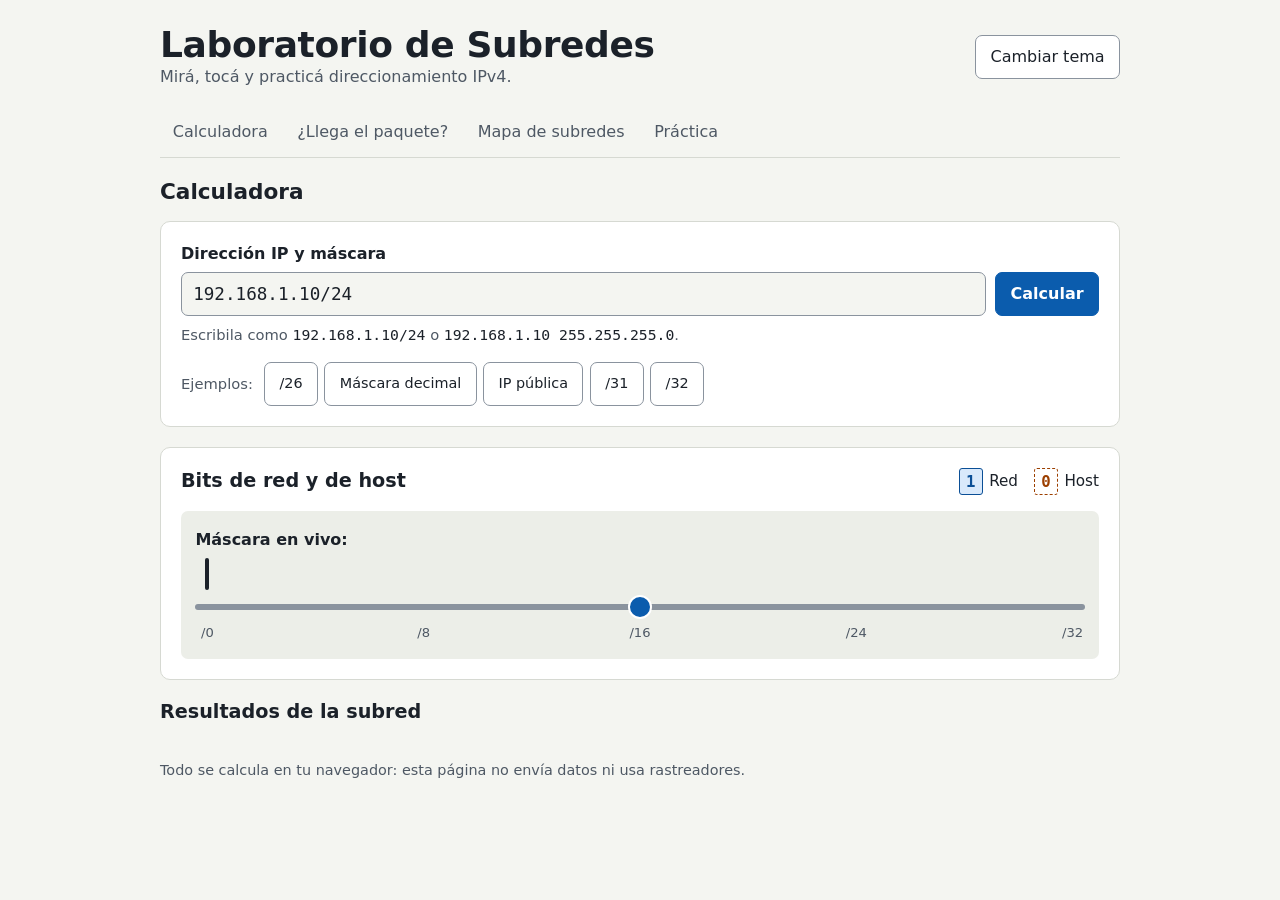
==== index.html @ 94e6e754 "Etapa 6: modo práctica Ejercicios al azar de red, broadcast, hosts y misma red, con corrección que e" ====
<!doctype html>
<html lang="es-AR">
<head>
  <meta charset="utf-8">
  <meta name="viewport" content="width=device-width, initial-scale=1">
  <title>Laboratorio de Subredes</title>
  <meta name="description" content="Laboratorio visual e interactivo para aprender direccionamiento IPv4 y subredes.">
  <!-- Ícono dentro del propio archivo, para no pedir nada a otro servidor -->
  <link rel="icon" href="data:image/svg+xml,%3Csvg xmlns='http://www.w3.org/2000/svg' viewBox='0 0 32 32'%3E%3Crect width='32' height='32' rx='7' fill='%230b5cad'/%3E%3Cpath d='M8 10h7v12H8zM18 10h6v12h-6z' fill='%23fff'/%3E%3C/svg%3E">
  <link rel="stylesheet" href="style.css">
  <!-- Sin defer a propósito: ui.js aplica el tema guardado antes de dibujar la página -->
  <script src="js/ui.js"></script>
  <script src="js/motor.js"></script>
  <script src="js/calculadora.js"></script>
  <script src="js/paquete.js"></script>
  <script src="js/mapa.js"></script>
  <script src="js/practica.js"></script>
  <script src="js/app.js"></script>
</head>
<body>
  <a class="saltar" href="#contenido">Saltar al contenido</a>

  <header class="encabezado">
    <div>
      <h1>Laboratorio de Subredes</h1>
      <p class="bajada">Mirá, tocá y practicá direccionamiento IPv4.</p>
    </div>
    <button id="boton-tema" class="boton-tema" type="button">Cambiar tema</button>
  </header>

  <nav class="navegacion" aria-label="Secciones del laboratorio">
    <ul>
      <li><a href="#calculadora">Calculadora</a></li>
      <li><a href="#paquete">¿Llega el paquete?</a></li>
      <li><a href="#mapa">Mapa de subredes</a></li>
      <li><a href="#practica">Práctica</a></li>
    </ul>
  </nav>

  <main id="contenido" tabindex="-1">
    <!-- ===== Calculadora ===== -->
    <section id="calculadora" class="vista" aria-labelledby="titulo-calculadora">
      <h2 id="titulo-calculadora" class="titulo-vista" tabindex="-1">Calculadora</h2>

      <div class="panel">
        <form id="calc-formulario" novalidate>
          <label for="calc-entrada">Dirección IP y máscara</label>
          <div class="fila-entrada">
            <input id="calc-entrada" type="text" autocomplete="off" autocapitalize="off" spellcheck="false"
                   value="192.168.1.10/24" aria-describedby="calc-ayuda calc-error">
            <button class="boton-principal" type="submit">Calcular</button>
          </div>
          <p id="calc-ayuda" class="ayuda">
            Escribila como <code>192.168.1.10/24</code> o <code>192.168.1.10 255.255.255.0</code>.
          </p>
          <p id="calc-error" class="error" role="alert" hidden></p>
        </form>

        <div class="ejemplos">
          <span id="calc-etiqueta-ejemplos">Ejemplos:</span>
          <ul aria-labelledby="calc-etiqueta-ejemplos">
            <li><button type="button" data-ejemplo="192.168.1.130/26">/26</button></li>
            <li><button type="button" data-ejemplo="172.16.5.4 255.255.240.0">Máscara decimal</button></li>
            <li><button type="button" data-ejemplo="8.8.8.8/8">IP pública</button></li>
            <li><button type="button" data-ejemplo="10.0.0.4/31">/31</button></li>
            <li><button type="button" data-ejemplo="10.0.0.4/32">/32</button></li>
          </ul>
        </div>
      </div>

      <!-- El aviso breve se lee por lector de pantalla cada vez que se calcula -->
      <p id="calc-estado" class="oculto" role="status"></p>

      <div id="calc-resultados">
        <section class="panel" aria-labelledby="calc-titulo-bits">
          <div class="titulo-con-leyenda">
            <h3 id="calc-titulo-bits">Bits de red y de host</h3>
            <ul class="leyenda" aria-label="Referencias">
              <li><span class="bit bit-red" aria-hidden="true">1</span> Red</li>
              <li><span class="bit bit-host" aria-hidden="true">0</span> Host</li>
            </ul>
          </div>
          <p id="calc-resumen-bits" class="resumen-bits"></p>

          <div class="mascara-vivo">
            <label for="calc-deslizador">Máscara en vivo: <output id="calc-prefijo" for="calc-deslizador"></output></label>
            <div class="regla-contenedor">
              <div id="calc-regla" class="regla" aria-hidden="true">
                <span id="calc-frontera" class="frontera"></span>
              </div>
              <input id="calc-deslizador" class="deslizador" type="range" min="0" max="32" step="1">
              <div class="regla-marcas" aria-hidden="true">
                <span>/0</span><span>/8</span><span>/16</span><span>/24</span><span>/32</span>
              </div>
            </div>
          </div>

          <div id="calc-binario"></div>
        </section>

        <section aria-labelledby="calc-titulo-resultados">
          <h3 id="calc-titulo-resultados" class="titulo-seccion">Resultados de la subred</h3>
          <dl id="calc-tarjetas" class="tarjetas"></dl>
        </section>
      </div>
    </section>

    <!-- ===== ¿Llega el paquete? ===== -->
    <section id="paquete" class="vista" aria-labelledby="titulo-paquete" hidden>
      <h2 id="titulo-paquete" class="titulo-vista" tabindex="-1">¿Llega el paquete?</h2>

      <div class="panel">
        <form id="paq-formulario" novalidate>
          <div class="campos-paquete">
            <div class="campo">
              <label for="paq-a">PC A (envía)</label>
              <input id="paq-a" type="text" autocomplete="off" autocapitalize="off" spellcheck="false">
            </div>
            <div class="campo">
              <label for="paq-b">PC B (recibe)</label>
              <input id="paq-b" type="text" autocomplete="off" autocapitalize="off" spellcheck="false">
            </div>
            <div class="campo">
              <label for="paq-gateway">Gateway de PC A (opcional)</label>
              <input id="paq-gateway" type="text" autocomplete="off" autocapitalize="off" spellcheck="false">
            </div>
          </div>
          <button class="boton-principal" type="submit">Simular</button>
          <p id="paq-error" class="error" role="alert" hidden></p>
        </form>

        <div class="ejemplos">
          <span id="paq-etiqueta-ejemplos">Casos:</span>
          <ul id="paq-ejemplos" aria-labelledby="paq-etiqueta-ejemplos"></ul>
        </div>
      </div>

      <div id="paq-simulacion" class="panel">
        <div class="pasos-encabezado">
          <p id="paq-contador" class="contador-pasos"></p>
          <div class="barra-pasos" aria-hidden="true"><span id="paq-barra"></span></div>
        </div>
        <h3 id="paq-titulo-paso"></h3>
        <p id="paq-descripcion" class="descripcion-paso" role="status"></p>
        <div id="paq-escena" class="escena"></div>
        <div class="botones-pasos">
          <button id="paq-anterior" type="button">← Paso anterior</button>
          <button id="paq-siguiente" class="boton-principal" type="button">Paso siguiente →</button>
        </div>
      </div>
    </section>

    <!-- ===== Mapa de subredes ===== -->
    <section id="mapa" class="vista" aria-labelledby="titulo-mapa" hidden>
      <h2 id="titulo-mapa" class="titulo-vista" tabindex="-1">Mapa de subredes</h2>

      <div class="panel">
        <form id="mapa-formulario" novalidate>
          <div class="campos-paquete">
            <div class="campo">
              <label for="mapa-red">Red a dividir</label>
              <input id="mapa-red" type="text" autocomplete="off" autocapitalize="off" spellcheck="false">
            </div>
            <fieldset class="campo opciones-division">
              <legend>Dividir</legend>
              <label><input type="radio" name="mapa-modo" value="subredes"> En N subredes</label>
              <label><input type="radio" name="mapa-modo" value="hosts"> Por hosts necesarios</label>
            </fieldset>
            <div class="campo">
              <label id="mapa-etiqueta-valor" for="mapa-valor"></label>
              <input id="mapa-valor" type="text" inputmode="text" autocomplete="off" aria-describedby="mapa-ayuda-valor">
            </div>
          </div>
          <p id="mapa-ayuda-valor" class="ayuda"></p>
          <button class="boton-principal espacio-arriba" type="submit">Dibujar mapa</button>
          <p id="mapa-error" class="error" role="alert" hidden></p>
        </form>

        <div class="ejemplos">
          <span id="mapa-etiqueta-ejemplos">Ejemplos:</span>
          <ul id="mapa-ejemplos" aria-labelledby="mapa-etiqueta-ejemplos"></ul>
        </div>
      </div>

      <div id="mapa-resultado">
        <section class="panel" aria-labelledby="mapa-titulo-plano">
          <h3 id="mapa-titulo-plano">Plano de la red</h3>
          <p id="mapa-resumen" class="descripcion-paso" role="status"></p>
          <p class="ayuda">El área de cada bloque es proporcional a sus direcciones. Pasá el mouse para ver el rango, o tocá un bloque para elegirlo.</p>
          <div id="mapa-plano" class="plano"></div>
          <div id="mapa-tooltip" class="plano-tooltip" hidden></div>

          <div id="mapa-detalle" class="detalle-bloque"></div>
        </section>

        <section class="panel" aria-labelledby="mapa-titulo-lista">
          <h3 id="mapa-titulo-lista">Lista de subredes</h3>
          <div class="tabla-scroll" tabindex="0" role="region" aria-labelledby="mapa-titulo-lista">
            <table class="tabla-subredes">
              <thead>
                <tr>
                  <th scope="col">Nombre</th>
                  <th scope="col">Subred</th>
                  <th scope="col">Rango de hosts</th>
                  <th scope="col">Broadcast</th>
                  <th scope="col">Hosts</th>
                </tr>
              </thead>
              <tbody id="mapa-filas"></tbody>
            </table>
          </div>
        </section>

        <section class="panel" aria-labelledby="mapa-titulo-seguridad">
          <h3 id="mapa-titulo-seguridad">¿Por qué segmentar mejora la seguridad?</h3>
          <ul class="lista-puntos">
            <li><strong>Frena el movimiento lateral:</strong> si comprometen un equipo de Invitados, no queda en la misma red que Servidores.</li>
            <li><strong>Permite filtrar:</strong> el tráfico entre subredes pasa por un router o firewall, donde se puede bloquear y registrar.</li>
            <li><strong>Achica la exposición local:</strong> ataques como la captura de tráfico o el envenenamiento ARP quedan limitados a cada segmento.</li>
          </ul>
          <p class="nota-mascaras">Dividir no alcanza por sí solo: si el router deja pasar todo, las subredes siguen comunicadas. Hacen falta reglas entre ellas.</p>
        </section>
      </div>
    </section>

    <!-- ===== Modo práctica ===== -->
    <section id="practica" class="vista" aria-labelledby="titulo-practica" hidden>
      <h2 id="titulo-practica" class="titulo-vista" tabindex="-1">Práctica</h2>

      <div class="panel">
        <div class="practica-barra">
          <div class="campo practica-tipo">
            <label for="prac-tipo">Tipo de ejercicio</label>
            <select id="prac-tipo">
              <option value="todos">Todos, al azar</option>
              <option value="red">Dirección de red</option>
              <option value="broadcast">Broadcast</option>
              <option value="hosts">Cantidad de hosts</option>
              <option value="misma-red">¿Misma red?</option>
            </select>
          </div>
          <dl class="marcador">
            <div><dt>Puntaje</dt><dd id="prac-puntaje"></dd></div>
            <div><dt>Racha</dt><dd id="prac-racha"></dd></div>
            <div><dt>Mejor racha</dt><dd id="prac-mejor"></dd></div>
          </dl>
          <button id="prac-reiniciar" type="button">Reiniciar puntaje</button>
        </div>
      </div>

      <div class="panel">
        <h3 id="prac-enunciado" class="enunciado"></h3>
        <form id="prac-formulario" novalidate>
          <div id="prac-entrada-texto" class="fila-entrada">
            <input id="prac-respuesta" type="text" autocomplete="off" autocapitalize="off" spellcheck="false" aria-labelledby="prac-enunciado" aria-describedby="prac-mensaje">
            <button id="prac-corregir" class="boton-principal" type="submit">Corregir</button>
          </div>
          <div id="prac-entrada-opciones" class="opciones-respuesta">
            <button type="button" data-respuesta="si">Sí</button>
            <button type="button" data-respuesta="no">No</button>
          </div>
        </form>
        <p id="prac-mensaje" class="error" role="alert" hidden></p>

        <div id="prac-devolucion" class="veredicto" role="status" hidden>
          <h4 id="prac-resultado"></h4>
          <p id="prac-diagnostico"></p>
          <p id="prac-explicacion"></p>
        </div>

        <button id="prac-otro" class="boton-principal espacio-arriba" type="button" hidden>Otro ejercicio</button>
      </div>
    </section>
  </main>

  <footer class="pie">
    <p>Todo se calcula en tu navegador: esta página no envía datos ni usa rastreadores.</p>
  </footer>
</body>
</html>
---- style.css ----
/* ===== Colores: tema claro por defecto ===== */
:root {
  color-scheme: light;
  --fondo: #f4f5f1;
  --superficie: #ffffff;
  --superficie-suave: #eceee8;
  --texto: #1b2129;
  --texto-suave: #4e5864;
  --borde: #8a939e;
  --borde-suave: #d6d9d2;
  --acento: #0b5cad;
  --acento-texto: #ffffff;
  --red: #0b4f96;
  --red-fondo: #d9e9fb;
  --host: #9c3f00;
  --host-fondo: #ffffff;
  --error: #a4161a;
  --error-fondo: #fdeaea;
  --bloque-1: #bcd7f5;
  --bloque-2: #f6cf9f;
  --bloque-3: #bfe3c4;
  --bloque-4: #e3c4ef;
  --bloque-5: #f6bcbc;
  --bloque-6: #b4e4e6;
  --bloque-7: #ece49a;
  --bloque-8: #c9cdf5;
  --bloque-texto: #1b2129;
  --bloque-libre: #d6d9d2;
}

/* Tema oscuro según el sistema, salvo que la persona haya elegido claro */
@media (prefers-color-scheme: dark) {
  :root:not([data-theme="light"]) {
    color-scheme: dark;
    --fondo: #11151a;
    --superficie: #1a2027;
    --superficie-suave: #242b34;
    --texto: #eceff2;
    --texto-suave: #aab3bd;
    --borde: #78838f;
    --borde-suave: #343d47;
    --acento: #7ab8ff;
    --acento-texto: #08223f;
    --red: #a9d1ff;
    --red-fondo: #173a5e;
    --host: #ffb37a;
    --host-fondo: #1a2027;
    --error: #ffb4b4;
    --error-fondo: #431a1d;
    --bloque-1: #28588a;
    --bloque-2: #855316;
    --bloque-3: #2a6b49;
    --bloque-4: #754582;
    --bloque-5: #8c3d45;
    --bloque-6: #1f6a70;
    --bloque-7: #66601a;
    --bloque-8: #4d5596;
    --bloque-texto: #ffffff;
    --bloque-libre: #343d47;
  }
}

/* Tema oscuro elegido con el botón */
:root[data-theme="dark"] {
  color-scheme: dark;
  --fondo: #11151a;
  --superficie: #1a2027;
  --superficie-suave: #242b34;
  --texto: #eceff2;
  --texto-suave: #aab3bd;
  --borde: #78838f;
  --borde-suave: #343d47;
  --acento: #7ab8ff;
  --acento-texto: #08223f;
  --red: #a9d1ff;
  --red-fondo: #173a5e;
  --host: #ffb37a;
  --host-fondo: #1a2027;
  --error: #ffb4b4;
  --error-fondo: #431a1d;
  --bloque-1: #28588a;
  --bloque-2: #855316;
  --bloque-3: #2a6b49;
  --bloque-4: #754582;
  --bloque-5: #8c3d45;
  --bloque-6: #1f6a70;
  --bloque-7: #66601a;
  --bloque-8: #4d5596;
  --bloque-texto: #ffffff;
  --bloque-libre: #343d47;
}

/* ===== Base ===== */
*,
*::before,
*::after {
  box-sizing: border-box;
}

[hidden] {
  display: none !important;
}

body {
  margin: 0 auto;
  max-width: 62rem;
  padding: 1.5rem 1rem 2rem;
  background: var(--fondo);
  color: var(--texto);
  font-family: system-ui, -apple-system, "Segoe UI", Roboto, Ubuntu, sans-serif;
  line-height: 1.5;
}

h1,
h2,
h3,
h4,
p,
dl,
dd,
ul,
ol {
  margin: 0;
  padding: 0;
}

ul,
ol {
  list-style: none;
}

code,
.valor,
.bit,
.octeto-decimal,
input {
  font-family: ui-monospace, "Ubuntu Mono", "DejaVu Sans Mono", Menlo, Consolas, monospace;
}

:focus-visible {
  outline: 3px solid var(--acento);
  outline-offset: 2px;
}

/* Visible solo para lectores de pantalla */
.oculto {
  position: absolute;
  width: 1px;
  height: 1px;
  overflow: hidden;
  clip-path: inset(50%);
  white-space: nowrap;
}

.saltar {
  position: absolute;
  left: -100vw;
  padding: 0.5rem 0.75rem;
  background: var(--superficie);
  color: var(--texto);
}

.saltar:focus {
  left: 1rem;
  top: 0.5rem;
}

/* ===== Encabezado ===== */
.encabezado {
  display: flex;
  flex-wrap: wrap;
  align-items: center;
  justify-content: space-between;
  gap: 0.75rem 1rem;
  margin-bottom: 1.25rem;
}

.bajada {
  color: var(--texto-suave);
}

/* ===== Navegación entre secciones ===== */
.navegacion {
  margin-bottom: 1.25rem;
  border-bottom: 1px solid var(--borde-suave);
}

.navegacion ul {
  display: flex;
  flex-wrap: wrap;
  gap: 0.25rem;
}

.navegacion a {
  display: block;
  padding: 0.65rem 0.8rem;
  border-bottom: 3px solid transparent;
  color: var(--texto-suave);
  text-decoration: none;
}

.navegacion a:hover {
  color: var(--texto);
}

.navegacion a[aria-current="page"] {
  border-bottom-color: var(--acento);
  color: var(--texto);
  font-weight: 650;
}

.titulo-vista {
  margin-bottom: 0.9rem;
  font-size: 1.35rem;
}

.titulo-vista:focus {
  outline: none;
}

main:focus {
  outline: none;
}

h1 {
  font-size: clamp(1.6rem, 5vw, 2.25rem);
  line-height: 1.15;
  letter-spacing: -0.01em;
}

h2,
h3 {
  font-size: 1.2rem;
  line-height: 1.3;
}

/* ===== Paneles y botones ===== */
.panel {
  margin-bottom: 1.25rem;
  padding: 1.25rem;
  background: var(--superficie);
  border: 1px solid var(--borde-suave);
  border-radius: 10px;
}

button {
  min-height: 2.75rem;
  padding: 0.4rem 0.9rem;
  border: 1px solid var(--borde);
  border-radius: 7px;
  background: var(--superficie);
  color: var(--texto);
  font: inherit;
  cursor: pointer;
}

button:hover {
  background: var(--superficie-suave);
}

button.boton-principal {
  border-color: var(--acento);
  background: var(--acento);
  color: var(--acento-texto);
  font-weight: 650;
}

button.boton-principal:hover {
  filter: brightness(1.1);
}

/* ===== Formulario ===== */
label {
  display: block;
  margin-bottom: 0.4rem;
  font-weight: 650;
}

.fila-entrada {
  display: flex;
  flex-wrap: wrap;
  gap: 0.6rem;
}

input:not([type="range"]) {
  flex: 1 1 17rem;
  min-width: 0;
  min-height: 2.75rem;
  padding: 0.4rem 0.7rem;
  border: 1px solid var(--borde);
  border-radius: 7px;
  background: var(--fondo);
  color: var(--texto);
  font-size: 1.1rem;
}

input[aria-invalid="true"] {
  border: 2px solid var(--error);
}

.ayuda {
  margin-top: 0.5rem;
  color: var(--texto-suave);
  font-size: 0.92rem;
}

.ayuda code {
  overflow-wrap: anywhere;
  color: var(--texto);
}

.error {
  margin-top: 0.75rem;
  padding: 0.6rem 0.8rem;
  border-left: 4px solid var(--error);
  border-radius: 4px;
  background: var(--error-fondo);
  color: var(--error);
  font-weight: 600;
  overflow-wrap: anywhere;
}

.ejemplos {
  display: flex;
  flex-wrap: wrap;
  align-items: center;
  gap: 0.5rem 0.7rem;
  margin-top: 1rem;
  color: var(--texto-suave);
  font-size: 0.92rem;
}

.ejemplos ul {
  display: flex;
  flex-wrap: wrap;
  gap: 0.4rem;
}

.ejemplos button {
  font-size: 0.9rem;
}

/* ===== Bits: la parte central de la app ===== */
.titulo-con-leyenda {
  display: flex;
  flex-wrap: wrap;
  align-items: center;
  justify-content: space-between;
  gap: 0.5rem 1rem;
}

.leyenda {
  display: flex;
  gap: 1rem;
  font-size: 0.95rem;
}

.leyenda li {
  display: flex;
  align-items: center;
  gap: 0.4rem;
}

.leyenda .bit {
  width: 1.5rem;
}

.resumen-bits {
  margin-top: 0.3rem;
  color: var(--texto-suave);
}

.fila-binaria {
  margin-top: 1.1rem;
}

.fila-binaria h4 {
  margin: 0 0 0.45rem;
  font-size: 1rem;
  font-weight: 650;
}

.octetos {
  display: grid;
  grid-template-columns: repeat(2, minmax(0, 1fr));
  gap: 0.6rem;
}

.octeto {
  padding: 0.5rem;
  background: var(--superficie-suave);
  border-radius: 7px;
}

.octeto-decimal {
  display: block;
  margin-bottom: 0.3rem;
  font-size: 1.05rem;
  font-weight: 700;
  text-align: center;
}

.bits {
  display: grid;
  grid-template-columns: repeat(8, minmax(0, 1fr));
  gap: 2px;
}

/* Red y host se distinguen por color y también por forma: relleno o punteado */
.bit {
  display: block;
  padding: 0.12rem 0;
  border-radius: 3px;
  font-size: 0.98rem;
  font-weight: 700;
  line-height: 1.35;
  text-align: center;
}

.bit-red {
  border: 1px solid var(--red);
  background: var(--red-fondo);
  color: var(--red);
}

.bit-host {
  border: 1px dashed var(--host);
  background: var(--host-fondo);
  color: var(--host);
}

/* El color de cada bit cambia suave cuando se corre la frontera */
.octetos .bit {
  transition: background-color 0.25s ease, color 0.25s ease, border-color 0.25s ease, box-shadow 0.25s ease;
}

.bit.bit-frontera {
  box-shadow: -3px 0 0 var(--acento);
}

/* ===== Máscara en vivo ===== */
.mascara-vivo {
  margin-top: 1rem;
  padding: 0.9rem;
  background: var(--superficie-suave);
  border-radius: 7px;
}

.mascara-vivo label {
  margin-bottom: 0.6rem;
}

.mascara-vivo output {
  font-family: ui-monospace, "Ubuntu Mono", "DejaVu Sans Mono", Menlo, Consolas, monospace;
  font-size: 1.15rem;
}

/* El margen de la regla es medio pulgar: así el pulgar apunta justo a la frontera */
.regla {
  position: relative;
  display: grid;
  grid-template-columns: repeat(32, minmax(0, 1fr));
  height: 1.4rem;
  margin: 0 0.75rem;
}

.casillero {
  background: var(--host-fondo);
  border-top: 1px dashed var(--host);
  border-bottom: 1px dashed var(--host);
  transition: background-color 0.25s ease, border-color 0.25s ease;
}

.casillero-red {
  background: var(--red);
  border-color: var(--red);
}

/* Separador entre octetos */
.casillero:nth-child(8n + 1) {
  box-shadow: inset 2px 0 0 var(--texto-suave);
}

.frontera {
  position: absolute;
  top: -0.3rem;
  bottom: -0.3rem;
  left: 0;
  width: 4px;
  margin-left: -2px;
  border-radius: 2px;
  background: var(--texto);
  transition: left 0.25s ease;
}

.deslizador {
  display: block;
  width: 100%;
  height: 2.75rem;
  margin: 0;
  background: transparent;
  cursor: pointer;
  appearance: none;
}

.deslizador::-webkit-slider-runnable-track {
  height: 0.35rem;
  border-radius: 3px;
  background: var(--borde);
}

.deslizador::-moz-range-track {
  height: 0.35rem;
  border-radius: 3px;
  background: var(--borde);
}

.deslizador::-webkit-slider-thumb {
  width: 1.5rem;
  height: 1.5rem;
  margin-top: -0.575rem;
  border: 2px solid var(--superficie);
  border-radius: 50%;
  background: var(--acento);
  appearance: none;
}

.deslizador::-moz-range-thumb {
  box-sizing: border-box;
  width: 1.5rem;
  height: 1.5rem;
  border: 2px solid var(--superficie);
  border-radius: 50%;
  background: var(--acento);
}

.regla-marcas {
  position: relative;
  height: 1.3rem;
  margin: -0.35rem 0.75rem 0;
  color: var(--texto-suave);
  font-size: 0.82rem;
}

/* Cada marca queda centrada debajo del bit donde empieza su octeto */
.regla-marcas span {
  position: absolute;
  transform: translateX(-50%);
}

.regla-marcas span:nth-child(1) { left: 0; }
.regla-marcas span:nth-child(2) { left: 25%; }
.regla-marcas span:nth-child(3) { left: 50%; }
.regla-marcas span:nth-child(4) { left: 75%; }
.regla-marcas span:nth-child(5) { left: 100%; }

@media (min-width: 46rem) {
  .octetos {
    grid-template-columns: repeat(4, minmax(0, 1fr));
  }
}

/* ===== Tarjetas de resultados ===== */
.titulo-seccion {
  margin-bottom: 0.7rem;
}

.tarjetas {
  display: grid;
  grid-template-columns: repeat(auto-fill, minmax(min(17rem, 100%), 1fr));
  gap: 0.75rem;
}

.tarjeta {
  padding: 1rem;
  background: var(--superficie);
  border: 1px solid var(--borde-suave);
  border-radius: 10px;
}

.tarjeta dt {
  color: var(--texto-suave);
  font-size: 0.92rem;
  font-weight: 650;
}

.valor {
  font-size: 1.25rem;
  font-weight: 700;
  overflow-wrap: anywhere;
}

.explicacion {
  margin-top: 0.35rem;
  color: var(--texto-suave);
  font-size: 0.92rem;
}

.pie {
  margin-top: 1.5rem;
  color: var(--texto-suave);
  font-size: 0.9rem;
}

/* ===== Página de pruebas ===== */
.prueba-ok::before {
  content: "OK: ";
  font-weight: 700;
}

.prueba-falla {
  color: var(--error);
  font-weight: 600;
}

.prueba-falla::before {
  content: "FALLA: ";
  font-weight: 700;
}

#resumen-pruebas {
  margin: 1rem 0;
  font-size: 1.2rem;
  font-weight: 700;
}

/* ===== ¿Llega el paquete? ===== */
.campos-paquete {
  display: grid;
  grid-template-columns: repeat(auto-fit, minmax(min(14rem, 100%), 1fr));
  gap: 0.8rem;
  margin-bottom: 0.8rem;
}

.campo input {
  width: 100%;
}

.pasos-encabezado {
  display: flex;
  align-items: center;
  gap: 0.8rem;
  margin-bottom: 0.7rem;
}

.contador-pasos {
  flex: none;
  color: var(--texto-suave);
  font-size: 0.92rem;
}

.barra-pasos {
  flex: 1;
  height: 0.4rem;
  overflow: hidden;
  border-radius: 3px;
  background: var(--superficie-suave);
}

.barra-pasos span {
  display: block;
  height: 100%;
  background: var(--acento);
  transition: width 0.3s ease;
}

.descripcion-paso {
  margin-top: 0.3rem;
  color: var(--texto-suave);
}

.escena {
  margin: 1rem 0;
  min-height: 15rem;
}

.botones-pasos {
  display: flex;
  flex-wrap: wrap;
  justify-content: space-between;
  gap: 0.6rem;
}

button[aria-disabled="true"] {
  opacity: 0.5;
  cursor: not-allowed;
}

/* --- Operación AND --- */
.operacion {
  display: grid;
  grid-template-columns: minmax(0, 3fr) minmax(0, 2fr);
  gap: 1rem;
  align-items: start;
}

@media (max-width: 46rem) {
  .operacion {
    grid-template-columns: minmax(0, 1fr);
  }
}

.tabla-and {
  display: grid;
  grid-template-columns: minmax(4.6rem, auto) repeat(8, minmax(0, 1fr));
  gap: 3px;
  align-items: center;
}

.tabla-and-etiqueta {
  padding-right: 0.3rem;
  font-size: 0.92rem;
}

.tabla-and-etiqueta strong {
  display: block;
  font-family: ui-monospace, "Ubuntu Mono", "DejaVu Sans Mono", Menlo, Consolas, monospace;
}

.celda-bit {
  padding: 0.3rem 0;
  border: 2px solid transparent;
  border-radius: 4px;
  background: var(--superficie-suave);
  color: var(--texto-suave);
  font-family: ui-monospace, "Ubuntu Mono", "DejaVu Sans Mono", Menlo, Consolas, monospace;
  font-weight: 700;
  text-align: center;
  transition: border-color 0.15s ease;
}

.celda-uno {
  background: var(--red-fondo);
  color: var(--red);
}

.celda-activa {
  border-color: var(--acento);
}

.separador-and {
  grid-column: 1 / -1;
  height: 2px;
  background: var(--texto-suave);
}

.celda-revelada {
  animation: aparecer 0.25s ease;
}

@keyframes aparecer {
  from {
    opacity: 0;
    transform: translateY(-0.4rem);
  }
}

.red-parcial {
  margin-top: 0.8rem;
}

.red-parcial .valor {
  display: block;
}

.compuerta {
  padding: 0.7rem;
  background: var(--superficie-suave);
  border-radius: 7px;
}

.compuerta svg {
  display: block;
  width: 100%;
  max-width: 15rem;
  margin: 0 auto;
}

.compuerta-linea {
  fill: none;
  stroke: var(--texto-suave);
  stroke-width: 3;
}

.compuerta-linea-activa {
  stroke: var(--acento);
}

.compuerta-cuerpo {
  fill: var(--superficie);
  stroke: var(--texto);
  stroke-width: 3;
}

.compuerta-texto {
  fill: var(--texto);
  font-family: ui-monospace, "Ubuntu Mono", "DejaVu Sans Mono", Menlo, Consolas, monospace;
  font-size: 15px;
  font-weight: 700;
  text-anchor: middle;
}

.compuerta-operacion {
  margin: 0.3rem 0 0.6rem;
  font-family: ui-monospace, "Ubuntu Mono", "DejaVu Sans Mono", Menlo, Consolas, monospace;
  font-weight: 700;
  text-align: center;
}

.tabla-verdad {
  width: 100%;
  border-collapse: collapse;
  font-family: ui-monospace, "Ubuntu Mono", "DejaVu Sans Mono", Menlo, Consolas, monospace;
  text-align: center;
}

.tabla-verdad caption {
  margin-bottom: 0.3rem;
  color: var(--texto-suave);
  font-family: system-ui, -apple-system, "Segoe UI", Roboto, Ubuntu, sans-serif;
  font-size: 0.9rem;
}

.tabla-verdad th,
.tabla-verdad td {
  padding: 0.12rem;
  border: 1px solid var(--borde-suave);
}

.tabla-verdad .fila-activa td {
  background: var(--acento);
  color: var(--acento-texto);
  font-weight: 700;
}

/* --- Planteo y comparación --- */
.equipos {
  display: grid;
  grid-template-columns: repeat(auto-fit, minmax(min(13rem, 100%), 1fr));
  gap: 0.7rem;
  margin-bottom: 1rem;
}

.equipo {
  padding: 0.8rem;
  background: var(--superficie-suave);
  border-radius: 7px;
}

.equipo-nombre {
  color: var(--texto-suave);
  font-size: 0.92rem;
  font-weight: 650;
}

.comparacion {
  display: grid;
  grid-template-columns: minmax(0, 1fr) auto minmax(0, 1fr);
  gap: 0.7rem;
  align-items: center;
}

@media (max-width: 34rem) {
  .comparacion {
    grid-template-columns: minmax(0, 1fr);
    text-align: center;
  }
}

.simbolo-comparacion {
  color: var(--acento);
  font-size: 2.2rem;
  font-weight: 800;
  line-height: 1;
  text-align: center;
  animation: resaltar 0.4s ease;
}

@keyframes resaltar {
  from {
    opacity: 0;
    transform: scale(0.5);
  }
}

.nota-mascaras {
  margin-top: 0.8rem;
  color: var(--texto-suave);
}

/* --- Conclusión: el recorrido del paquete --- */
.recorrido {
  position: relative;
  display: grid;
  grid-auto-columns: minmax(0, 1fr);
  grid-auto-flow: column;
  margin: 1.8rem 0 1rem;
}

/* El cable pasa por el centro de los nodos */
.recorrido-cable {
  position: absolute;
  top: 1.5rem;
  height: 3px;
  background: var(--borde);
}

.nodo {
  position: relative;
  padding: 0 0.15rem;
  text-align: center;
}

.nodo-icono {
  display: grid;
  width: 3rem;
  height: 3rem;
  margin: 0 auto 0.35rem;
  place-items: center;
  border: 2px solid var(--borde);
  border-radius: 9px;
  background: var(--superficie);
  font-size: 0.72rem;
  font-weight: 700;
  transition: border-color 0.2s ease, background-color 0.2s ease;
}

.nodo-apagado {
  color: var(--texto-suave);
}

.nodo-apagado .nodo-icono {
  border-style: dashed;
}

.nodo-llegada .nodo-icono {
  border-color: var(--acento);
  background: var(--red-fondo);
  color: var(--red);
}

.nodo-nombre {
  font-size: 0.9rem;
  font-weight: 650;
}

.nodo-ip {
  display: block;
  color: var(--texto-suave);
  font-family: ui-monospace, "Ubuntu Mono", "DejaVu Sans Mono", Menlo, Consolas, monospace;
  font-size: 0.74rem;
  overflow-wrap: anywhere;
}

.paquete-punto {
  position: absolute;
  top: 0.85rem;
  z-index: 1;
  width: 1.3rem;
  height: 1.3rem;
  margin-left: -0.65rem;
  border: 2px solid var(--superficie);
  border-radius: 4px;
  background: var(--acento);
}

.paquete-punto-frenado {
  display: grid;
  place-items: center;
  background: var(--error);
  color: var(--superficie);
  font-size: 0.8rem;
  font-weight: 800;
  line-height: 1;
}

.veredicto {
  padding: 0.8rem 1rem;
  border-left: 4px solid var(--acento);
  border-radius: 4px;
  background: var(--superficie-suave);
  animation: aparecer 0.3s ease;
}

.veredicto-falla {
  border-left-color: var(--error);
  background: var(--error-fondo);
}

.veredicto h4 {
  font-size: 1.1rem;
}

.veredicto-falla h4 {
  color: var(--error);
}

.advertencias {
  margin-top: 0.6rem;
  font-size: 0.95rem;
}

.advertencias li + li {
  margin-top: 0.3rem;
}

.advertencias li::before {
  content: "Ojo: ";
  font-weight: 700;
}

/* ===== Mapa de subredes ===== */
.opciones-division {
  margin: 0;
  padding: 0;
  border: 0;
}

.opciones-division legend {
  margin-bottom: 0.4rem;
  padding: 0;
  font-weight: 650;
}

.opciones-division label {
  display: flex;
  align-items: center;
  gap: 0.4rem;
  min-height: 1.5rem;
  margin: 0;
  font-weight: 400;
}

.opciones-division input {
  width: 1.1rem;
  min-width: 1.1rem;
  height: 1.1rem;
  min-height: 0;
  flex: none;
  padding: 0;
}

.espacio-arriba {
  margin-top: 0.8rem;
}

/* El plano tiene una proporción fija, así los cortes a la mitad son visibles */
.plano {
  position: relative;
  width: 100%;
  aspect-ratio: 3 / 2;
  margin-top: 0.9rem;
  overflow: hidden;
  border: 1px solid var(--borde);
  border-radius: 7px;
  background: var(--superficie-suave);
}

button.bloque {
  position: absolute;
  min-height: 0;
  padding: 0.2rem;
  overflow: hidden;
  border: 1px solid var(--superficie);
  border-radius: 0;
  color: var(--bloque-texto);
  line-height: 1.2;
  container-type: size;
  animation: entrar-bloque 0.3s ease backwards;
  transition: filter 0.15s ease;
}

button.bloque:hover {
  filter: brightness(0.94);
}

button.bloque:focus-visible {
  z-index: 2;
  outline-offset: -3px;
}

button.bloque[aria-pressed="true"] {
  z-index: 1;
  box-shadow: inset 0 0 0 3px var(--texto);
}

@keyframes entrar-bloque {
  from {
    opacity: 0;
  }
}

.bloque-color-0 { background: var(--bloque-1); }
.bloque-color-1 { background: var(--bloque-2); }
.bloque-color-2 { background: var(--bloque-3); }
.bloque-color-3 { background: var(--bloque-4); }
.bloque-color-4 { background: var(--bloque-5); }
.bloque-color-5 { background: var(--bloque-6); }
.bloque-color-6 { background: var(--bloque-7); }
.bloque-color-7 { background: var(--bloque-8); }

.bloque-libre {
  background: repeating-linear-gradient(
    45deg,
    var(--bloque-libre),
    var(--bloque-libre) 6px,
    var(--superficie-suave) 6px,
    var(--superficie-suave) 12px
  );
}

button.bloque.bloque-libre {
  color: var(--texto);
}

.bloque-contenido {
  display: flex;
  flex-direction: column;
  align-items: center;
  justify-content: center;
  height: 100%;
}

.bloque-nombre {
  overflow: hidden;
  max-width: 100%;
  font-weight: 700;
  text-overflow: ellipsis;
  white-space: nowrap;
}

.bloque-cidr,
.bloque-prefijo {
  font-family: ui-monospace, "Ubuntu Mono", "DejaVu Sans Mono", Menlo, Consolas, monospace;
  font-size: 0.8rem;
  overflow-wrap: anywhere;
}

.bloque-prefijo {
  display: none;
}

/* Según el lugar que tenga cada bloque, muestra más o menos texto */
@container (max-width: 8.5rem) {
  .bloque-cidr {
    display: none;
  }

  .bloque-prefijo {
    display: block;
  }
}

@container (max-height: 2.8rem) {
  .bloque-nombre {
    display: none;
  }
}

@container (max-width: 2.3rem) {
  .bloque-prefijo,
  .bloque-nombre {
    display: none;
  }
}

.plano-tooltip {
  position: fixed;
  z-index: 5;
  max-width: 17rem;
  padding: 0.5rem 0.7rem;
  border: 1px solid var(--borde);
  border-radius: 7px;
  background: var(--superficie);
  color: var(--texto);
  font-size: 0.9rem;
  pointer-events: none;
}

.plano-tooltip strong {
  display: block;
}

.detalle-bloque {
  margin-top: 1rem;
  padding: 0.9rem;
  background: var(--superficie-suave);
  border-radius: 7px;
}

.detalle-bloque input {
  width: 100%;
  max-width: 22rem;
}

.datos-bloque {
  display: grid;
  grid-template-columns: repeat(auto-fit, minmax(min(11rem, 100%), 1fr));
  gap: 0.6rem;
  margin-top: 0.8rem;
}

.datos-bloque dt {
  color: var(--texto-suave);
  font-size: 0.88rem;
}

.datos-bloque dd {
  font-family: ui-monospace, "Ubuntu Mono", "DejaVu Sans Mono", Menlo, Consolas, monospace;
  font-weight: 700;
  overflow-wrap: anywhere;
}

.tabla-scroll {
  max-height: 24rem;
  margin-top: 0.7rem;
  overflow: auto;
}

.tabla-subredes {
  width: 100%;
  min-width: 36rem;
  border-collapse: collapse;
  font-size: 0.92rem;
  text-align: left;
}

.tabla-subredes th {
  position: sticky;
  top: 0;
  background: var(--superficie);
}

.tabla-subredes th,
.tabla-subredes td {
  padding: 0.35rem 0.5rem;
  border-bottom: 1px solid var(--borde-suave);
}

.tabla-subredes td:not(:first-child) {
  font-family: ui-monospace, "Ubuntu Mono", "DejaVu Sans Mono", Menlo, Consolas, monospace;
}

.tabla-subredes tr[data-activa="true"] td {
  background: var(--superficie-suave);
}

button.boton-fila {
  display: flex;
  align-items: center;
  gap: 0.45rem;
  min-height: 2rem;
  padding: 0.1rem 0.3rem;
  border: 0;
  background: none;
  text-align: left;
  text-decoration: underline;
}

.muestra-color {
  flex: none;
  width: 0.9rem;
  height: 0.9rem;
  border: 1px solid var(--borde);
  border-radius: 2px;
}

.lista-puntos {
  margin-top: 0.6rem;
}

.lista-puntos li + li {
  margin-top: 0.4rem;
}

/* ===== Modo práctica ===== */
.practica-barra {
  display: flex;
  flex-wrap: wrap;
  align-items: flex-end;
  justify-content: space-between;
  gap: 0.9rem 1.5rem;
}

select {
  min-height: 2.75rem;
  padding: 0.4rem 0.6rem;
  border: 1px solid var(--borde);
  border-radius: 7px;
  background: var(--fondo);
  color: var(--texto);
  font: inherit;
}

.marcador {
  display: flex;
  gap: 1.5rem;
}

.marcador dt {
  color: var(--texto-suave);
  font-size: 0.88rem;
}

.marcador dd {
  font-family: ui-monospace, "Ubuntu Mono", "DejaVu Sans Mono", Menlo, Consolas, monospace;
  font-size: 1.3rem;
  font-weight: 700;
}

.racha-sube {
  animation: subir-racha 0.35s ease;
}

@keyframes subir-racha {
  50% {
    color: var(--acento);
    transform: scale(1.25);
  }
}

.marcador dd {
  display: inline-block;
}

.enunciado {
  margin-bottom: 0.8rem;
  font-size: 1.2rem;
  overflow-wrap: anywhere;
}

.opciones-respuesta {
  display: flex;
  gap: 0.6rem;
}

.opciones-respuesta button {
  min-width: 5rem;
}

#prac-devolucion {
  margin-top: 0.9rem;
}

#prac-diagnostico:empty {
  display: none;
}

#prac-diagnostico {
  font-weight: 600;
}

#prac-explicacion {
  margin-top: 0.3rem;
}

/* ===== Reducir movimiento: los cambios se ven al instante ===== */
@media (prefers-reduced-motion: reduce) {
  *,
  *::before,
  *::after {
    transition-duration: 0.01ms !important;
    animation-duration: 0.01ms !important;
    animation-delay: 0s !important;
    animation-iteration-count: 1 !important;
    scroll-behavior: auto !important;
  }
}
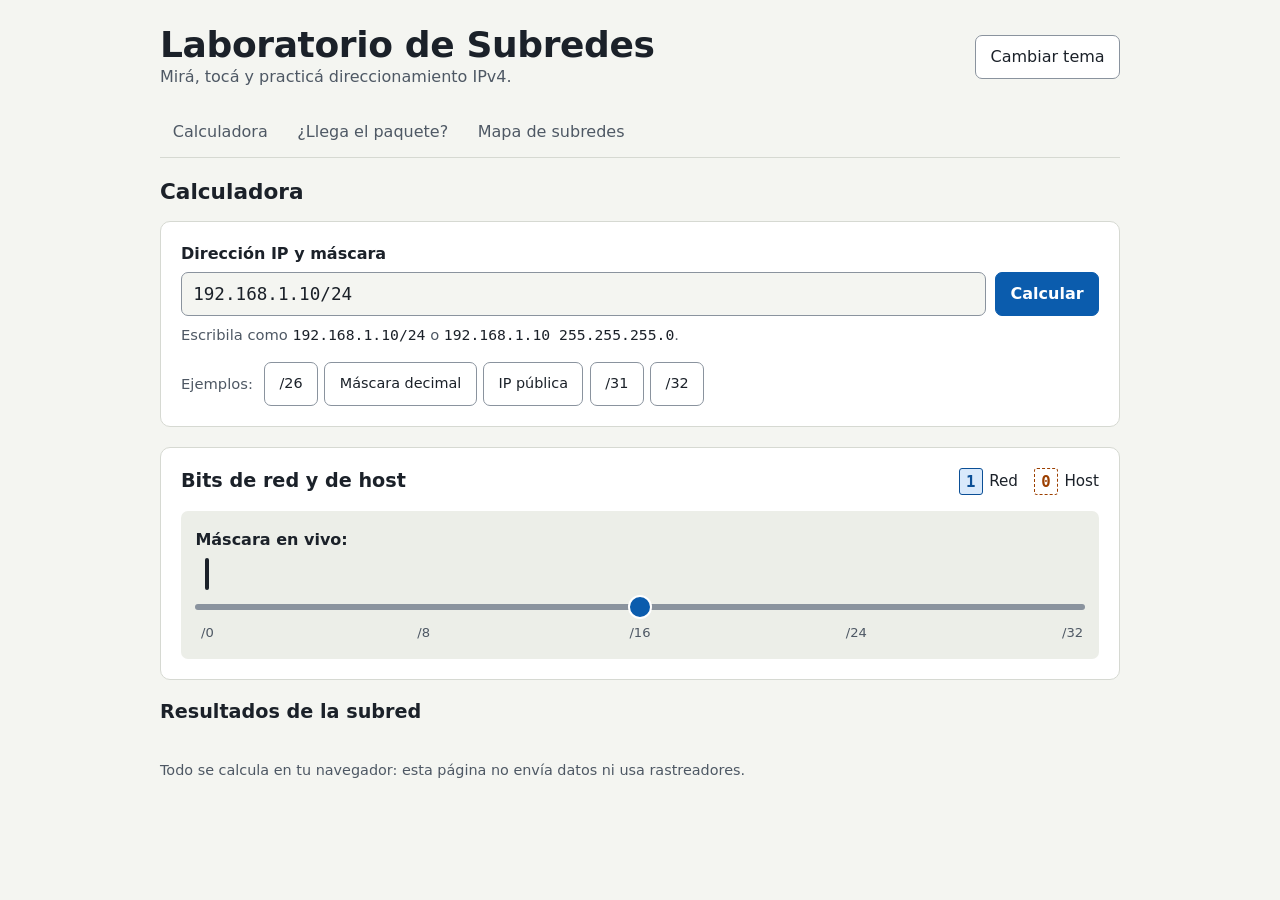
==== commit 048e04cc: "Etapa 5: mapa de subredes Divide una red en N subredes o por hosts, con VLSM para listas de pedidos." ====
--- a/index.html
+++ b/index.html
@@ -14,7 +14,6 @@
   <script src="js/calculadora.js"></script>
   <script src="js/paquete.js"></script>
   <script src="js/mapa.js"></script>
-  <script src="js/practica.js"></script>
   <script src="js/app.js"></script>
 </head>
 <body>
@@ -33,7 +32,6 @@
       <li><a href="#calculadora">Calculadora</a></li>
       <li><a href="#paquete">¿Llega el paquete?</a></li>
       <li><a href="#mapa">Mapa de subredes</a></li>
-      <li><a href="#practica">Práctica</a></li>
     </ul>
   </nav>
 
@@ -222,55 +220,6 @@
         </section>
       </div>
     </section>
-
-    <!-- ===== Modo práctica ===== -->
-    <section id="practica" class="vista" aria-labelledby="titulo-practica" hidden>
-      <h2 id="titulo-practica" class="titulo-vista" tabindex="-1">Práctica</h2>
-
-      <div class="panel">
-        <div class="practica-barra">
-          <div class="campo practica-tipo">
-            <label for="prac-tipo">Tipo de ejercicio</label>
-            <select id="prac-tipo">
-              <option value="todos">Todos, al azar</option>
-              <option value="red">Dirección de red</option>
-              <option value="broadcast">Broadcast</option>
-              <option value="hosts">Cantidad de hosts</option>
-              <option value="misma-red">¿Misma red?</option>
-            </select>
-          </div>
-          <dl class="marcador">
-            <div><dt>Puntaje</dt><dd id="prac-puntaje"></dd></div>
-            <div><dt>Racha</dt><dd id="prac-racha"></dd></div>
-            <div><dt>Mejor racha</dt><dd id="prac-mejor"></dd></div>
-          </dl>
-          <button id="prac-reiniciar" type="button">Reiniciar puntaje</button>
-        </div>
-      </div>
-
-      <div class="panel">
-        <h3 id="prac-enunciado" class="enunciado"></h3>
-        <form id="prac-formulario" novalidate>
-          <div id="prac-entrada-texto" class="fila-entrada">
-            <input id="prac-respuesta" type="text" autocomplete="off" autocapitalize="off" spellcheck="false" aria-labelledby="prac-enunciado" aria-describedby="prac-mensaje">
-            <button id="prac-corregir" class="boton-principal" type="submit">Corregir</button>
-          </div>
-          <div id="prac-entrada-opciones" class="opciones-respuesta">
-            <button type="button" data-respuesta="si">Sí</button>
-            <button type="button" data-respuesta="no">No</button>
-          </div>
-        </form>
-        <p id="prac-mensaje" class="error" role="alert" hidden></p>
-
-        <div id="prac-devolucion" class="veredicto" role="status" hidden>
-          <h4 id="prac-resultado"></h4>
-          <p id="prac-diagnostico"></p>
-          <p id="prac-explicacion"></p>
-        </div>
-
-        <button id="prac-otro" class="boton-principal espacio-arriba" type="button" hidden>Otro ejercicio</button>
-      </div>
-    </section>
   </main>
 
   <footer class="pie">
--- a/style.css
+++ b/style.css
@@ -1273,87 +1273,6 @@
   margin-top: 0.4rem;
 }
 
-/* ===== Modo práctica ===== */
-.practica-barra {
-  display: flex;
-  flex-wrap: wrap;
-  align-items: flex-end;
-  justify-content: space-between;
-  gap: 0.9rem 1.5rem;
-}
-
-select {
-  min-height: 2.75rem;
-  padding: 0.4rem 0.6rem;
-  border: 1px solid var(--borde);
-  border-radius: 7px;
-  background: var(--fondo);
-  color: var(--texto);
-  font: inherit;
-}
-
-.marcador {
-  display: flex;
-  gap: 1.5rem;
-}
-
-.marcador dt {
-  color: var(--texto-suave);
-  font-size: 0.88rem;
-}
-
-.marcador dd {
-  font-family: ui-monospace, "Ubuntu Mono", "DejaVu Sans Mono", Menlo, Consolas, monospace;
-  font-size: 1.3rem;
-  font-weight: 700;
-}
-
-.racha-sube {
-  animation: subir-racha 0.35s ease;
-}
-
-@keyframes subir-racha {
-  50% {
-    color: var(--acento);
-    transform: scale(1.25);
-  }
-}
-
-.marcador dd {
-  display: inline-block;
-}
-
-.enunciado {
-  margin-bottom: 0.8rem;
-  font-size: 1.2rem;
-  overflow-wrap: anywhere;
-}
-
-.opciones-respuesta {
-  display: flex;
-  gap: 0.6rem;
-}
-
-.opciones-respuesta button {
-  min-width: 5rem;
-}
-
-#prac-devolucion {
-  margin-top: 0.9rem;
-}
-
-#prac-diagnostico:empty {
-  display: none;
-}
-
-#prac-diagnostico {
-  font-weight: 600;
-}
-
-#prac-explicacion {
-  margin-top: 0.3rem;
-}
-
 /* ===== Reducir movimiento: los cambios se ven al instante ===== */
 @media (prefers-reduced-motion: reduce) {
   *,
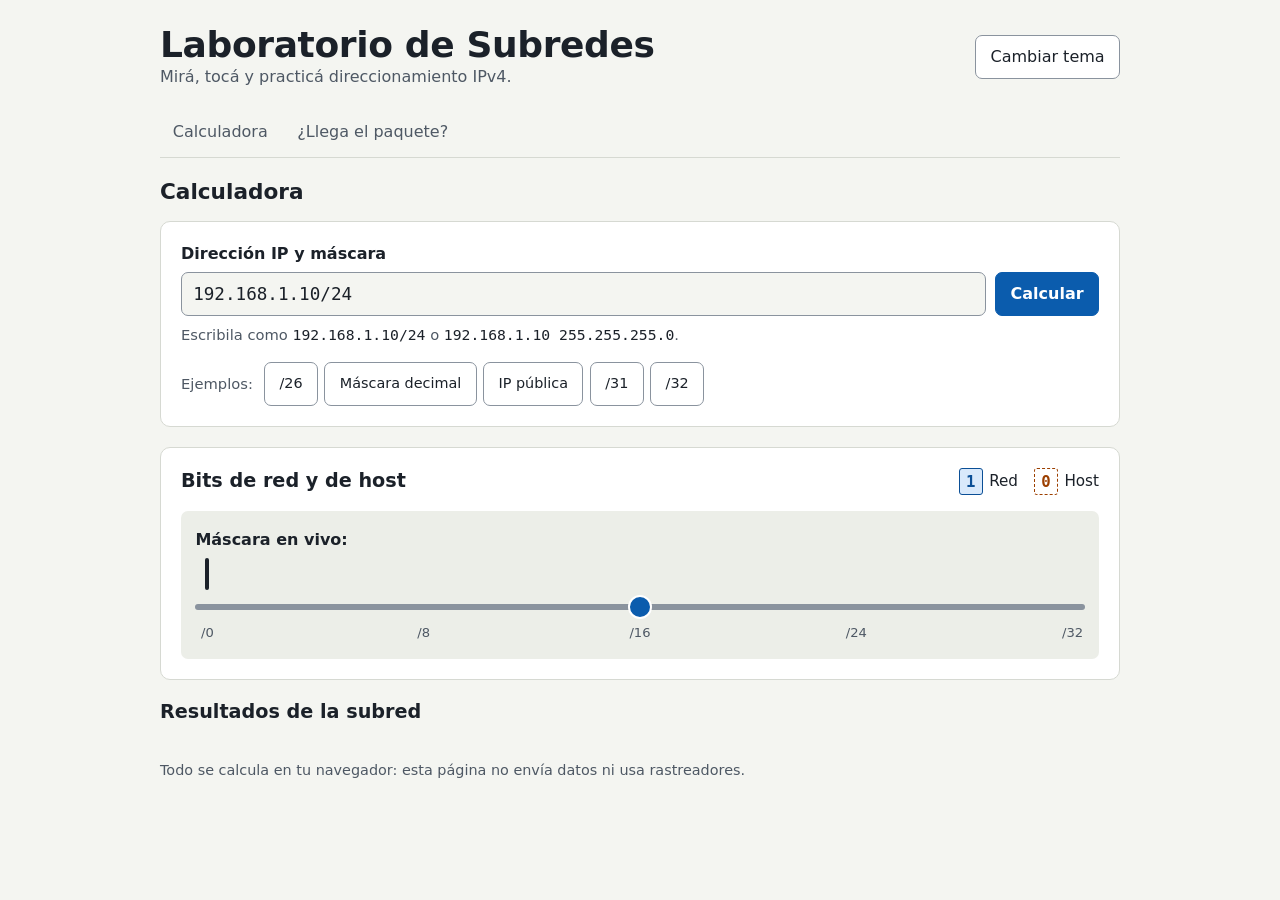
==== commit 87db31d7: "Etapa 4: ¿Llega el paquete? Simulación con dos equipos y gateway opcional: AND bit por bit con la co" ====
--- a/index.html
+++ b/index.html
@@ -13,7 +13,6 @@
   <script src="js/motor.js"></script>
   <script src="js/calculadora.js"></script>
   <script src="js/paquete.js"></script>
-  <script src="js/mapa.js"></script>
   <script src="js/app.js"></script>
 </head>
 <body>
@@ -31,7 +30,6 @@
     <ul>
       <li><a href="#calculadora">Calculadora</a></li>
       <li><a href="#paquete">¿Llega el paquete?</a></li>
-      <li><a href="#mapa">Mapa de subredes</a></li>
     </ul>
   </nav>
 
@@ -147,79 +145,6 @@
         </div>
       </div>
     </section>
-
-    <!-- ===== Mapa de subredes ===== -->
-    <section id="mapa" class="vista" aria-labelledby="titulo-mapa" hidden>
-      <h2 id="titulo-mapa" class="titulo-vista" tabindex="-1">Mapa de subredes</h2>
-
-      <div class="panel">
-        <form id="mapa-formulario" novalidate>
-          <div class="campos-paquete">
-            <div class="campo">
-              <label for="mapa-red">Red a dividir</label>
-              <input id="mapa-red" type="text" autocomplete="off" autocapitalize="off" spellcheck="false">
-            </div>
-            <fieldset class="campo opciones-division">
-              <legend>Dividir</legend>
-              <label><input type="radio" name="mapa-modo" value="subredes"> En N subredes</label>
-              <label><input type="radio" name="mapa-modo" value="hosts"> Por hosts necesarios</label>
-            </fieldset>
-            <div class="campo">
-              <label id="mapa-etiqueta-valor" for="mapa-valor"></label>
-              <input id="mapa-valor" type="text" inputmode="text" autocomplete="off" aria-describedby="mapa-ayuda-valor">
-            </div>
-          </div>
-          <p id="mapa-ayuda-valor" class="ayuda"></p>
-          <button class="boton-principal espacio-arriba" type="submit">Dibujar mapa</button>
-          <p id="mapa-error" class="error" role="alert" hidden></p>
-        </form>
-
-        <div class="ejemplos">
-          <span id="mapa-etiqueta-ejemplos">Ejemplos:</span>
-          <ul id="mapa-ejemplos" aria-labelledby="mapa-etiqueta-ejemplos"></ul>
-        </div>
-      </div>
-
-      <div id="mapa-resultado">
-        <section class="panel" aria-labelledby="mapa-titulo-plano">
-          <h3 id="mapa-titulo-plano">Plano de la red</h3>
-          <p id="mapa-resumen" class="descripcion-paso" role="status"></p>
-          <p class="ayuda">El área de cada bloque es proporcional a sus direcciones. Pasá el mouse para ver el rango, o tocá un bloque para elegirlo.</p>
-          <div id="mapa-plano" class="plano"></div>
-          <div id="mapa-tooltip" class="plano-tooltip" hidden></div>
-
-          <div id="mapa-detalle" class="detalle-bloque"></div>
-        </section>
-
-        <section class="panel" aria-labelledby="mapa-titulo-lista">
-          <h3 id="mapa-titulo-lista">Lista de subredes</h3>
-          <div class="tabla-scroll" tabindex="0" role="region" aria-labelledby="mapa-titulo-lista">
-            <table class="tabla-subredes">
-              <thead>
-                <tr>
-                  <th scope="col">Nombre</th>
-                  <th scope="col">Subred</th>
-                  <th scope="col">Rango de hosts</th>
-                  <th scope="col">Broadcast</th>
-                  <th scope="col">Hosts</th>
-                </tr>
-              </thead>
-              <tbody id="mapa-filas"></tbody>
-            </table>
-          </div>
-        </section>
-
-        <section class="panel" aria-labelledby="mapa-titulo-seguridad">
-          <h3 id="mapa-titulo-seguridad">¿Por qué segmentar mejora la seguridad?</h3>
-          <ul class="lista-puntos">
-            <li><strong>Frena el movimiento lateral:</strong> si comprometen un equipo de Invitados, no queda en la misma red que Servidores.</li>
-            <li><strong>Permite filtrar:</strong> el tráfico entre subredes pasa por un router o firewall, donde se puede bloquear y registrar.</li>
-            <li><strong>Achica la exposición local:</strong> ataques como la captura de tráfico o el envenenamiento ARP quedan limitados a cada segmento.</li>
-          </ul>
-          <p class="nota-mascaras">Dividir no alcanza por sí solo: si el router deja pasar todo, las subredes siguen comunicadas. Hacen falta reglas entre ellas.</p>
-        </section>
-      </div>
-    </section>
   </main>
 
   <footer class="pie">
--- a/style.css
+++ b/style.css
@@ -16,16 +16,6 @@
   --host-fondo: #ffffff;
   --error: #a4161a;
   --error-fondo: #fdeaea;
-  --bloque-1: #bcd7f5;
-  --bloque-2: #f6cf9f;
-  --bloque-3: #bfe3c4;
-  --bloque-4: #e3c4ef;
-  --bloque-5: #f6bcbc;
-  --bloque-6: #b4e4e6;
-  --bloque-7: #ece49a;
-  --bloque-8: #c9cdf5;
-  --bloque-texto: #1b2129;
-  --bloque-libre: #d6d9d2;
 }
 
 /* Tema oscuro según el sistema, salvo que la persona haya elegido claro */
@@ -47,16 +37,6 @@
     --host-fondo: #1a2027;
     --error: #ffb4b4;
     --error-fondo: #431a1d;
-    --bloque-1: #28588a;
-    --bloque-2: #855316;
-    --bloque-3: #2a6b49;
-    --bloque-4: #754582;
-    --bloque-5: #8c3d45;
-    --bloque-6: #1f6a70;
-    --bloque-7: #66601a;
-    --bloque-8: #4d5596;
-    --bloque-texto: #ffffff;
-    --bloque-libre: #343d47;
   }
 }
 
@@ -78,16 +58,6 @@
   --host-fondo: #1a2027;
   --error: #ffb4b4;
   --error-fondo: #431a1d;
-  --bloque-1: #28588a;
-  --bloque-2: #855316;
-  --bloque-3: #2a6b49;
-  --bloque-4: #754582;
-  --bloque-5: #8c3d45;
-  --bloque-6: #1f6a70;
-  --bloque-7: #66601a;
-  --bloque-8: #4d5596;
-  --bloque-texto: #ffffff;
-  --bloque-libre: #343d47;
 }
 
 /* ===== Base ===== */
@@ -1009,270 +979,6 @@
   font-weight: 700;
 }
 
-/* ===== Mapa de subredes ===== */
-.opciones-division {
-  margin: 0;
-  padding: 0;
-  border: 0;
-}
-
-.opciones-division legend {
-  margin-bottom: 0.4rem;
-  padding: 0;
-  font-weight: 650;
-}
-
-.opciones-division label {
-  display: flex;
-  align-items: center;
-  gap: 0.4rem;
-  min-height: 1.5rem;
-  margin: 0;
-  font-weight: 400;
-}
-
-.opciones-division input {
-  width: 1.1rem;
-  min-width: 1.1rem;
-  height: 1.1rem;
-  min-height: 0;
-  flex: none;
-  padding: 0;
-}
-
-.espacio-arriba {
-  margin-top: 0.8rem;
-}
-
-/* El plano tiene una proporción fija, así los cortes a la mitad son visibles */
-.plano {
-  position: relative;
-  width: 100%;
-  aspect-ratio: 3 / 2;
-  margin-top: 0.9rem;
-  overflow: hidden;
-  border: 1px solid var(--borde);
-  border-radius: 7px;
-  background: var(--superficie-suave);
-}
-
-button.bloque {
-  position: absolute;
-  min-height: 0;
-  padding: 0.2rem;
-  overflow: hidden;
-  border: 1px solid var(--superficie);
-  border-radius: 0;
-  color: var(--bloque-texto);
-  line-height: 1.2;
-  container-type: size;
-  animation: entrar-bloque 0.3s ease backwards;
-  transition: filter 0.15s ease;
-}
-
-button.bloque:hover {
-  filter: brightness(0.94);
-}
-
-button.bloque:focus-visible {
-  z-index: 2;
-  outline-offset: -3px;
-}
-
-button.bloque[aria-pressed="true"] {
-  z-index: 1;
-  box-shadow: inset 0 0 0 3px var(--texto);
-}
-
-@keyframes entrar-bloque {
-  from {
-    opacity: 0;
-  }
-}
-
-.bloque-color-0 { background: var(--bloque-1); }
-.bloque-color-1 { background: var(--bloque-2); }
-.bloque-color-2 { background: var(--bloque-3); }
-.bloque-color-3 { background: var(--bloque-4); }
-.bloque-color-4 { background: var(--bloque-5); }
-.bloque-color-5 { background: var(--bloque-6); }
-.bloque-color-6 { background: var(--bloque-7); }
-.bloque-color-7 { background: var(--bloque-8); }
-
-.bloque-libre {
-  background: repeating-linear-gradient(
-    45deg,
-    var(--bloque-libre),
-    var(--bloque-libre) 6px,
-    var(--superficie-suave) 6px,
-    var(--superficie-suave) 12px
-  );
-}
-
-button.bloque.bloque-libre {
-  color: var(--texto);
-}
-
-.bloque-contenido {
-  display: flex;
-  flex-direction: column;
-  align-items: center;
-  justify-content: center;
-  height: 100%;
-}
-
-.bloque-nombre {
-  overflow: hidden;
-  max-width: 100%;
-  font-weight: 700;
-  text-overflow: ellipsis;
-  white-space: nowrap;
-}
-
-.bloque-cidr,
-.bloque-prefijo {
-  font-family: ui-monospace, "Ubuntu Mono", "DejaVu Sans Mono", Menlo, Consolas, monospace;
-  font-size: 0.8rem;
-  overflow-wrap: anywhere;
-}
-
-.bloque-prefijo {
-  display: none;
-}
-
-/* Según el lugar que tenga cada bloque, muestra más o menos texto */
-@container (max-width: 8.5rem) {
-  .bloque-cidr {
-    display: none;
-  }
-
-  .bloque-prefijo {
-    display: block;
-  }
-}
-
-@container (max-height: 2.8rem) {
-  .bloque-nombre {
-    display: none;
-  }
-}
-
-@container (max-width: 2.3rem) {
-  .bloque-prefijo,
-  .bloque-nombre {
-    display: none;
-  }
-}
-
-.plano-tooltip {
-  position: fixed;
-  z-index: 5;
-  max-width: 17rem;
-  padding: 0.5rem 0.7rem;
-  border: 1px solid var(--borde);
-  border-radius: 7px;
-  background: var(--superficie);
-  color: var(--texto);
-  font-size: 0.9rem;
-  pointer-events: none;
-}
-
-.plano-tooltip strong {
-  display: block;
-}
-
-.detalle-bloque {
-  margin-top: 1rem;
-  padding: 0.9rem;
-  background: var(--superficie-suave);
-  border-radius: 7px;
-}
-
-.detalle-bloque input {
-  width: 100%;
-  max-width: 22rem;
-}
-
-.datos-bloque {
-  display: grid;
-  grid-template-columns: repeat(auto-fit, minmax(min(11rem, 100%), 1fr));
-  gap: 0.6rem;
-  margin-top: 0.8rem;
-}
-
-.datos-bloque dt {
-  color: var(--texto-suave);
-  font-size: 0.88rem;
-}
-
-.datos-bloque dd {
-  font-family: ui-monospace, "Ubuntu Mono", "DejaVu Sans Mono", Menlo, Consolas, monospace;
-  font-weight: 700;
-  overflow-wrap: anywhere;
-}
-
-.tabla-scroll {
-  max-height: 24rem;
-  margin-top: 0.7rem;
-  overflow: auto;
-}
-
-.tabla-subredes {
-  width: 100%;
-  min-width: 36rem;
-  border-collapse: collapse;
-  font-size: 0.92rem;
-  text-align: left;
-}
-
-.tabla-subredes th {
-  position: sticky;
-  top: 0;
-  background: var(--superficie);
-}
-
-.tabla-subredes th,
-.tabla-subredes td {
-  padding: 0.35rem 0.5rem;
-  border-bottom: 1px solid var(--borde-suave);
-}
-
-.tabla-subredes td:not(:first-child) {
-  font-family: ui-monospace, "Ubuntu Mono", "DejaVu Sans Mono", Menlo, Consolas, monospace;
-}
-
-.tabla-subredes tr[data-activa="true"] td {
-  background: var(--superficie-suave);
-}
-
-button.boton-fila {
-  display: flex;
-  align-items: center;
-  gap: 0.45rem;
-  min-height: 2rem;
-  padding: 0.1rem 0.3rem;
-  border: 0;
-  background: none;
-  text-align: left;
-  text-decoration: underline;
-}
-
-.muestra-color {
-  flex: none;
-  width: 0.9rem;
-  height: 0.9rem;
-  border: 1px solid var(--borde);
-  border-radius: 2px;
-}
-
-.lista-puntos {
-  margin-top: 0.6rem;
-}
-
-.lista-puntos li + li {
-  margin-top: 0.4rem;
-}
-
 /* ===== Reducir movimiento: los cambios se ven al instante ===== */
 @media (prefers-reduced-motion: reduce) {
   *,
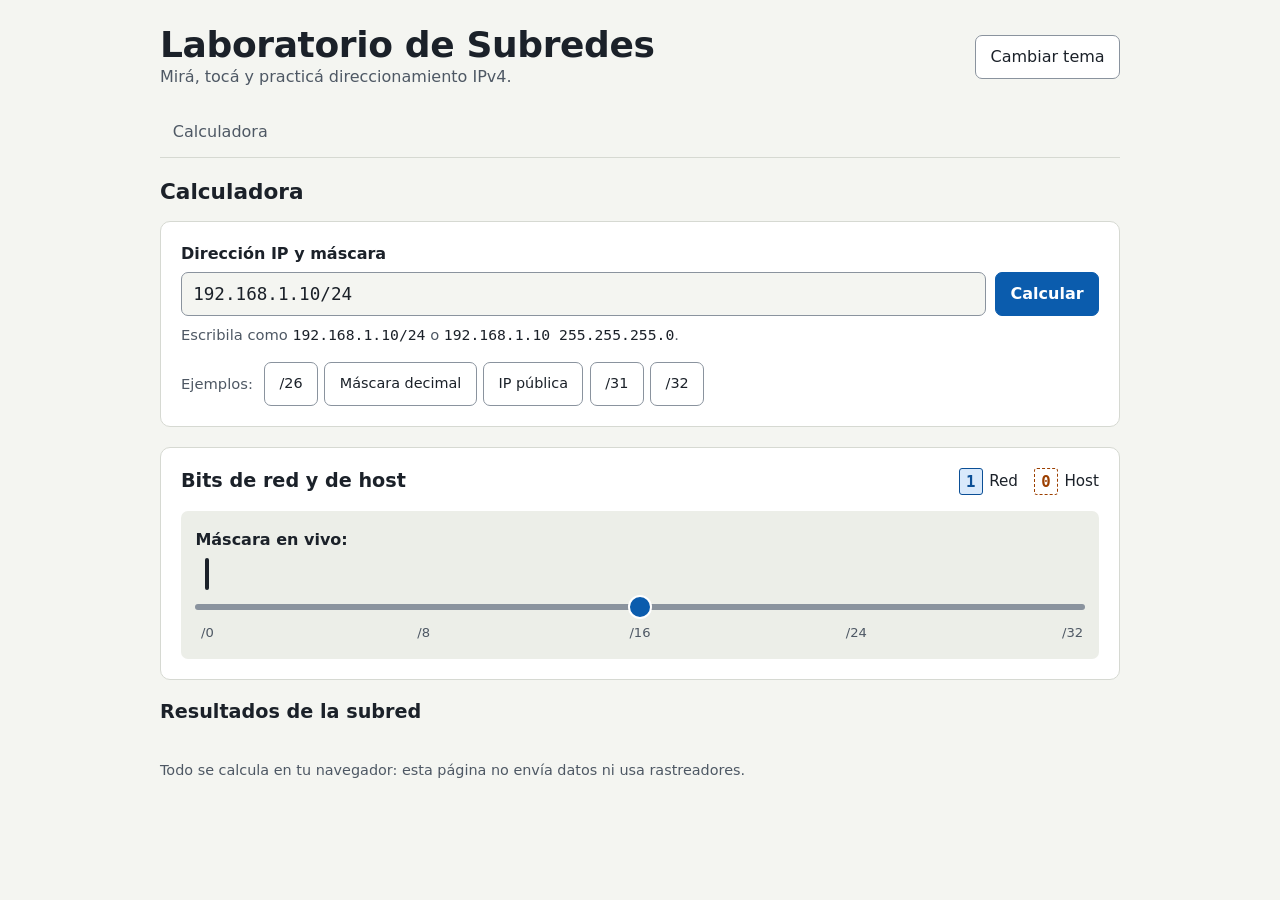
==== commit 9a478c2f: "Etapa 3: máscara en vivo Deslizador de /0 a /32 que recalcula todo en tiempo real y anima la fronter" ====
--- a/index.html
+++ b/index.html
@@ -12,7 +12,6 @@
   <script src="js/ui.js"></script>
   <script src="js/motor.js"></script>
   <script src="js/calculadora.js"></script>
-  <script src="js/paquete.js"></script>
   <script src="js/app.js"></script>
 </head>
 <body>
@@ -29,7 +28,6 @@
   <nav class="navegacion" aria-label="Secciones del laboratorio">
     <ul>
       <li><a href="#calculadora">Calculadora</a></li>
-      <li><a href="#paquete">¿Llega el paquete?</a></li>
     </ul>
   </nav>
 
@@ -100,51 +98,6 @@
         </section>
       </div>
     </section>
-
-    <!-- ===== ¿Llega el paquete? ===== -->
-    <section id="paquete" class="vista" aria-labelledby="titulo-paquete" hidden>
-      <h2 id="titulo-paquete" class="titulo-vista" tabindex="-1">¿Llega el paquete?</h2>
-
-      <div class="panel">
-        <form id="paq-formulario" novalidate>
-          <div class="campos-paquete">
-            <div class="campo">
-              <label for="paq-a">PC A (envía)</label>
-              <input id="paq-a" type="text" autocomplete="off" autocapitalize="off" spellcheck="false">
-            </div>
-            <div class="campo">
-              <label for="paq-b">PC B (recibe)</label>
-              <input id="paq-b" type="text" autocomplete="off" autocapitalize="off" spellcheck="false">
-            </div>
-            <div class="campo">
-              <label for="paq-gateway">Gateway de PC A (opcional)</label>
-              <input id="paq-gateway" type="text" autocomplete="off" autocapitalize="off" spellcheck="false">
-            </div>
-          </div>
-          <button class="boton-principal" type="submit">Simular</button>
-          <p id="paq-error" class="error" role="alert" hidden></p>
-        </form>
-
-        <div class="ejemplos">
-          <span id="paq-etiqueta-ejemplos">Casos:</span>
-          <ul id="paq-ejemplos" aria-labelledby="paq-etiqueta-ejemplos"></ul>
-        </div>
-      </div>
-
-      <div id="paq-simulacion" class="panel">
-        <div class="pasos-encabezado">
-          <p id="paq-contador" class="contador-pasos"></p>
-          <div class="barra-pasos" aria-hidden="true"><span id="paq-barra"></span></div>
-        </div>
-        <h3 id="paq-titulo-paso"></h3>
-        <p id="paq-descripcion" class="descripcion-paso" role="status"></p>
-        <div id="paq-escena" class="escena"></div>
-        <div class="botones-pasos">
-          <button id="paq-anterior" type="button">← Paso anterior</button>
-          <button id="paq-siguiente" class="boton-principal" type="button">Paso siguiente →</button>
-        </div>
-      </div>
-    </section>
   </main>
 
   <footer class="pie">
--- a/style.css
+++ b/style.css
@@ -594,391 +594,6 @@
   font-weight: 700;
 }
 
-/* ===== ¿Llega el paquete? ===== */
-.campos-paquete {
-  display: grid;
-  grid-template-columns: repeat(auto-fit, minmax(min(14rem, 100%), 1fr));
-  gap: 0.8rem;
-  margin-bottom: 0.8rem;
-}
-
-.campo input {
-  width: 100%;
-}
-
-.pasos-encabezado {
-  display: flex;
-  align-items: center;
-  gap: 0.8rem;
-  margin-bottom: 0.7rem;
-}
-
-.contador-pasos {
-  flex: none;
-  color: var(--texto-suave);
-  font-size: 0.92rem;
-}
-
-.barra-pasos {
-  flex: 1;
-  height: 0.4rem;
-  overflow: hidden;
-  border-radius: 3px;
-  background: var(--superficie-suave);
-}
-
-.barra-pasos span {
-  display: block;
-  height: 100%;
-  background: var(--acento);
-  transition: width 0.3s ease;
-}
-
-.descripcion-paso {
-  margin-top: 0.3rem;
-  color: var(--texto-suave);
-}
-
-.escena {
-  margin: 1rem 0;
-  min-height: 15rem;
-}
-
-.botones-pasos {
-  display: flex;
-  flex-wrap: wrap;
-  justify-content: space-between;
-  gap: 0.6rem;
-}
-
-button[aria-disabled="true"] {
-  opacity: 0.5;
-  cursor: not-allowed;
-}
-
-/* --- Operación AND --- */
-.operacion {
-  display: grid;
-  grid-template-columns: minmax(0, 3fr) minmax(0, 2fr);
-  gap: 1rem;
-  align-items: start;
-}
-
-@media (max-width: 46rem) {
-  .operacion {
-    grid-template-columns: minmax(0, 1fr);
-  }
-}
-
-.tabla-and {
-  display: grid;
-  grid-template-columns: minmax(4.6rem, auto) repeat(8, minmax(0, 1fr));
-  gap: 3px;
-  align-items: center;
-}
-
-.tabla-and-etiqueta {
-  padding-right: 0.3rem;
-  font-size: 0.92rem;
-}
-
-.tabla-and-etiqueta strong {
-  display: block;
-  font-family: ui-monospace, "Ubuntu Mono", "DejaVu Sans Mono", Menlo, Consolas, monospace;
-}
-
-.celda-bit {
-  padding: 0.3rem 0;
-  border: 2px solid transparent;
-  border-radius: 4px;
-  background: var(--superficie-suave);
-  color: var(--texto-suave);
-  font-family: ui-monospace, "Ubuntu Mono", "DejaVu Sans Mono", Menlo, Consolas, monospace;
-  font-weight: 700;
-  text-align: center;
-  transition: border-color 0.15s ease;
-}
-
-.celda-uno {
-  background: var(--red-fondo);
-  color: var(--red);
-}
-
-.celda-activa {
-  border-color: var(--acento);
-}
-
-.separador-and {
-  grid-column: 1 / -1;
-  height: 2px;
-  background: var(--texto-suave);
-}
-
-.celda-revelada {
-  animation: aparecer 0.25s ease;
-}
-
-@keyframes aparecer {
-  from {
-    opacity: 0;
-    transform: translateY(-0.4rem);
-  }
-}
-
-.red-parcial {
-  margin-top: 0.8rem;
-}
-
-.red-parcial .valor {
-  display: block;
-}
-
-.compuerta {
-  padding: 0.7rem;
-  background: var(--superficie-suave);
-  border-radius: 7px;
-}
-
-.compuerta svg {
-  display: block;
-  width: 100%;
-  max-width: 15rem;
-  margin: 0 auto;
-}
-
-.compuerta-linea {
-  fill: none;
-  stroke: var(--texto-suave);
-  stroke-width: 3;
-}
-
-.compuerta-linea-activa {
-  stroke: var(--acento);
-}
-
-.compuerta-cuerpo {
-  fill: var(--superficie);
-  stroke: var(--texto);
-  stroke-width: 3;
-}
-
-.compuerta-texto {
-  fill: var(--texto);
-  font-family: ui-monospace, "Ubuntu Mono", "DejaVu Sans Mono", Menlo, Consolas, monospace;
-  font-size: 15px;
-  font-weight: 700;
-  text-anchor: middle;
-}
-
-.compuerta-operacion {
-  margin: 0.3rem 0 0.6rem;
-  font-family: ui-monospace, "Ubuntu Mono", "DejaVu Sans Mono", Menlo, Consolas, monospace;
-  font-weight: 700;
-  text-align: center;
-}
-
-.tabla-verdad {
-  width: 100%;
-  border-collapse: collapse;
-  font-family: ui-monospace, "Ubuntu Mono", "DejaVu Sans Mono", Menlo, Consolas, monospace;
-  text-align: center;
-}
-
-.tabla-verdad caption {
-  margin-bottom: 0.3rem;
-  color: var(--texto-suave);
-  font-family: system-ui, -apple-system, "Segoe UI", Roboto, Ubuntu, sans-serif;
-  font-size: 0.9rem;
-}
-
-.tabla-verdad th,
-.tabla-verdad td {
-  padding: 0.12rem;
-  border: 1px solid var(--borde-suave);
-}
-
-.tabla-verdad .fila-activa td {
-  background: var(--acento);
-  color: var(--acento-texto);
-  font-weight: 700;
-}
-
-/* --- Planteo y comparación --- */
-.equipos {
-  display: grid;
-  grid-template-columns: repeat(auto-fit, minmax(min(13rem, 100%), 1fr));
-  gap: 0.7rem;
-  margin-bottom: 1rem;
-}
-
-.equipo {
-  padding: 0.8rem;
-  background: var(--superficie-suave);
-  border-radius: 7px;
-}
-
-.equipo-nombre {
-  color: var(--texto-suave);
-  font-size: 0.92rem;
-  font-weight: 650;
-}
-
-.comparacion {
-  display: grid;
-  grid-template-columns: minmax(0, 1fr) auto minmax(0, 1fr);
-  gap: 0.7rem;
-  align-items: center;
-}
-
-@media (max-width: 34rem) {
-  .comparacion {
-    grid-template-columns: minmax(0, 1fr);
-    text-align: center;
-  }
-}
-
-.simbolo-comparacion {
-  color: var(--acento);
-  font-size: 2.2rem;
-  font-weight: 800;
-  line-height: 1;
-  text-align: center;
-  animation: resaltar 0.4s ease;
-}
-
-@keyframes resaltar {
-  from {
-    opacity: 0;
-    transform: scale(0.5);
-  }
-}
-
-.nota-mascaras {
-  margin-top: 0.8rem;
-  color: var(--texto-suave);
-}
-
-/* --- Conclusión: el recorrido del paquete --- */
-.recorrido {
-  position: relative;
-  display: grid;
-  grid-auto-columns: minmax(0, 1fr);
-  grid-auto-flow: column;
-  margin: 1.8rem 0 1rem;
-}
-
-/* El cable pasa por el centro de los nodos */
-.recorrido-cable {
-  position: absolute;
-  top: 1.5rem;
-  height: 3px;
-  background: var(--borde);
-}
-
-.nodo {
-  position: relative;
-  padding: 0 0.15rem;
-  text-align: center;
-}
-
-.nodo-icono {
-  display: grid;
-  width: 3rem;
-  height: 3rem;
-  margin: 0 auto 0.35rem;
-  place-items: center;
-  border: 2px solid var(--borde);
-  border-radius: 9px;
-  background: var(--superficie);
-  font-size: 0.72rem;
-  font-weight: 700;
-  transition: border-color 0.2s ease, background-color 0.2s ease;
-}
-
-.nodo-apagado {
-  color: var(--texto-suave);
-}
-
-.nodo-apagado .nodo-icono {
-  border-style: dashed;
-}
-
-.nodo-llegada .nodo-icono {
-  border-color: var(--acento);
-  background: var(--red-fondo);
-  color: var(--red);
-}
-
-.nodo-nombre {
-  font-size: 0.9rem;
-  font-weight: 650;
-}
-
-.nodo-ip {
-  display: block;
-  color: var(--texto-suave);
-  font-family: ui-monospace, "Ubuntu Mono", "DejaVu Sans Mono", Menlo, Consolas, monospace;
-  font-size: 0.74rem;
-  overflow-wrap: anywhere;
-}
-
-.paquete-punto {
-  position: absolute;
-  top: 0.85rem;
-  z-index: 1;
-  width: 1.3rem;
-  height: 1.3rem;
-  margin-left: -0.65rem;
-  border: 2px solid var(--superficie);
-  border-radius: 4px;
-  background: var(--acento);
-}
-
-.paquete-punto-frenado {
-  display: grid;
-  place-items: center;
-  background: var(--error);
-  color: var(--superficie);
-  font-size: 0.8rem;
-  font-weight: 800;
-  line-height: 1;
-}
-
-.veredicto {
-  padding: 0.8rem 1rem;
-  border-left: 4px solid var(--acento);
-  border-radius: 4px;
-  background: var(--superficie-suave);
-  animation: aparecer 0.3s ease;
-}
-
-.veredicto-falla {
-  border-left-color: var(--error);
-  background: var(--error-fondo);
-}
-
-.veredicto h4 {
-  font-size: 1.1rem;
-}
-
-.veredicto-falla h4 {
-  color: var(--error);
-}
-
-.advertencias {
-  margin-top: 0.6rem;
-  font-size: 0.95rem;
-}
-
-.advertencias li + li {
-  margin-top: 0.3rem;
-}
-
-.advertencias li::before {
-  content: "Ojo: ";
-  font-weight: 700;
-}
-
 /* ===== Reducir movimiento: los cambios se ven al instante ===== */
 @media (prefers-reduced-motion: reduce) {
   *,
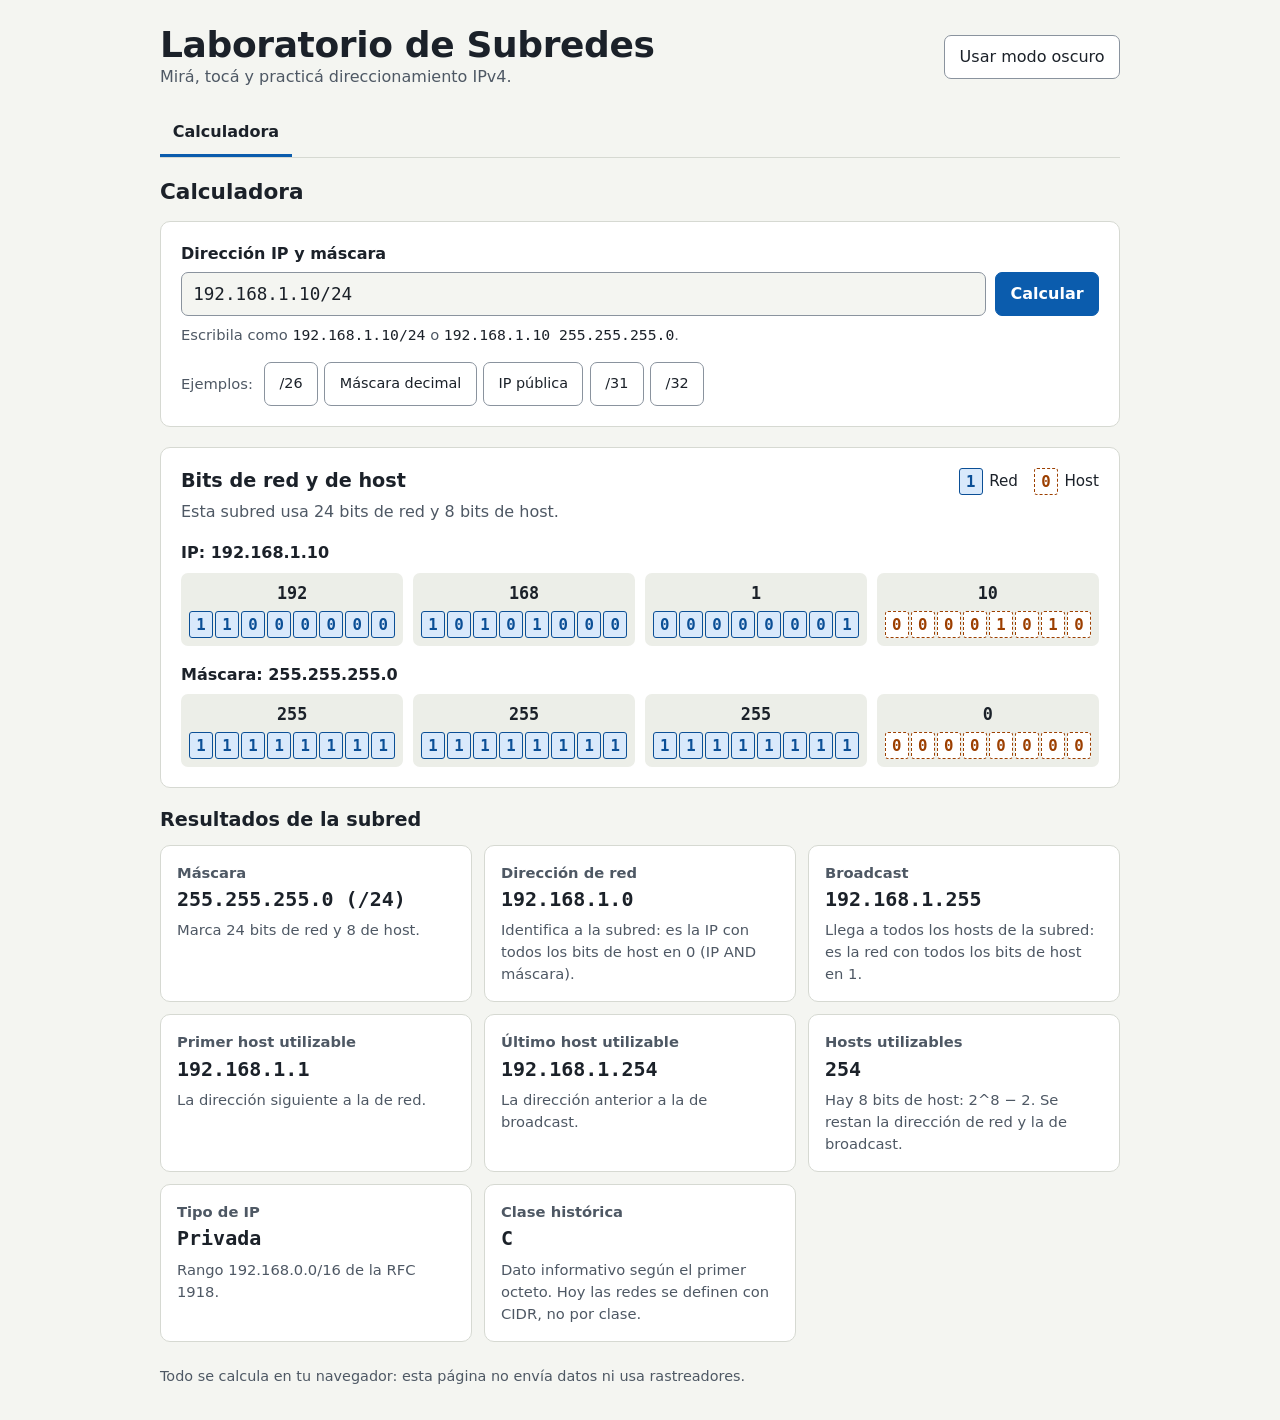
==== commit 27f640d8: "Etapa 2: calculadora base Entrada con validación, bits de red y host en colores, resultados con expl" ====
--- a/index.html
+++ b/index.html
@@ -75,20 +75,6 @@
             </ul>
           </div>
           <p id="calc-resumen-bits" class="resumen-bits"></p>
-
-          <div class="mascara-vivo">
-            <label for="calc-deslizador">Máscara en vivo: <output id="calc-prefijo" for="calc-deslizador"></output></label>
-            <div class="regla-contenedor">
-              <div id="calc-regla" class="regla" aria-hidden="true">
-                <span id="calc-frontera" class="frontera"></span>
-              </div>
-              <input id="calc-deslizador" class="deslizador" type="range" min="0" max="32" step="1">
-              <div class="regla-marcas" aria-hidden="true">
-                <span>/0</span><span>/8</span><span>/16</span><span>/24</span><span>/32</span>
-              </div>
-            </div>
-          </div>
-
           <div id="calc-binario"></div>
         </section>
 
--- a/style.css
+++ b/style.css
@@ -252,7 +252,7 @@
   gap: 0.6rem;
 }
 
-input:not([type="range"]) {
+input {
   flex: 1 1 17rem;
   min-width: 0;
   min-height: 2.75rem;
@@ -399,131 +399,6 @@
   color: var(--host);
 }
 
-/* El color de cada bit cambia suave cuando se corre la frontera */
-.octetos .bit {
-  transition: background-color 0.25s ease, color 0.25s ease, border-color 0.25s ease, box-shadow 0.25s ease;
-}
-
-.bit.bit-frontera {
-  box-shadow: -3px 0 0 var(--acento);
-}
-
-/* ===== Máscara en vivo ===== */
-.mascara-vivo {
-  margin-top: 1rem;
-  padding: 0.9rem;
-  background: var(--superficie-suave);
-  border-radius: 7px;
-}
-
-.mascara-vivo label {
-  margin-bottom: 0.6rem;
-}
-
-.mascara-vivo output {
-  font-family: ui-monospace, "Ubuntu Mono", "DejaVu Sans Mono", Menlo, Consolas, monospace;
-  font-size: 1.15rem;
-}
-
-/* El margen de la regla es medio pulgar: así el pulgar apunta justo a la frontera */
-.regla {
-  position: relative;
-  display: grid;
-  grid-template-columns: repeat(32, minmax(0, 1fr));
-  height: 1.4rem;
-  margin: 0 0.75rem;
-}
-
-.casillero {
-  background: var(--host-fondo);
-  border-top: 1px dashed var(--host);
-  border-bottom: 1px dashed var(--host);
-  transition: background-color 0.25s ease, border-color 0.25s ease;
-}
-
-.casillero-red {
-  background: var(--red);
-  border-color: var(--red);
-}
-
-/* Separador entre octetos */
-.casillero:nth-child(8n + 1) {
-  box-shadow: inset 2px 0 0 var(--texto-suave);
-}
-
-.frontera {
-  position: absolute;
-  top: -0.3rem;
-  bottom: -0.3rem;
-  left: 0;
-  width: 4px;
-  margin-left: -2px;
-  border-radius: 2px;
-  background: var(--texto);
-  transition: left 0.25s ease;
-}
-
-.deslizador {
-  display: block;
-  width: 100%;
-  height: 2.75rem;
-  margin: 0;
-  background: transparent;
-  cursor: pointer;
-  appearance: none;
-}
-
-.deslizador::-webkit-slider-runnable-track {
-  height: 0.35rem;
-  border-radius: 3px;
-  background: var(--borde);
-}
-
-.deslizador::-moz-range-track {
-  height: 0.35rem;
-  border-radius: 3px;
-  background: var(--borde);
-}
-
-.deslizador::-webkit-slider-thumb {
-  width: 1.5rem;
-  height: 1.5rem;
-  margin-top: -0.575rem;
-  border: 2px solid var(--superficie);
-  border-radius: 50%;
-  background: var(--acento);
-  appearance: none;
-}
-
-.deslizador::-moz-range-thumb {
-  box-sizing: border-box;
-  width: 1.5rem;
-  height: 1.5rem;
-  border: 2px solid var(--superficie);
-  border-radius: 50%;
-  background: var(--acento);
-}
-
-.regla-marcas {
-  position: relative;
-  height: 1.3rem;
-  margin: -0.35rem 0.75rem 0;
-  color: var(--texto-suave);
-  font-size: 0.82rem;
-}
-
-/* Cada marca queda centrada debajo del bit donde empieza su octeto */
-.regla-marcas span {
-  position: absolute;
-  transform: translateX(-50%);
-}
-
-.regla-marcas span:nth-child(1) { left: 0; }
-.regla-marcas span:nth-child(2) { left: 25%; }
-.regla-marcas span:nth-child(3) { left: 50%; }
-.regla-marcas span:nth-child(4) { left: 75%; }
-.regla-marcas span:nth-child(5) { left: 100%; }
-
 @media (min-width: 46rem) {
   .octetos {
     grid-template-columns: repeat(4, minmax(0, 1fr));
@@ -593,16 +468,3 @@
   font-size: 1.2rem;
   font-weight: 700;
 }
-
-/* ===== Reducir movimiento: los cambios se ven al instante ===== */
-@media (prefers-reduced-motion: reduce) {
-  *,
-  *::before,
-  *::after {
-    transition-duration: 0.01ms !important;
-    animation-duration: 0.01ms !important;
-    animation-delay: 0s !important;
-    animation-iteration-count: 1 !important;
-    scroll-behavior: auto !important;
-  }
-}
